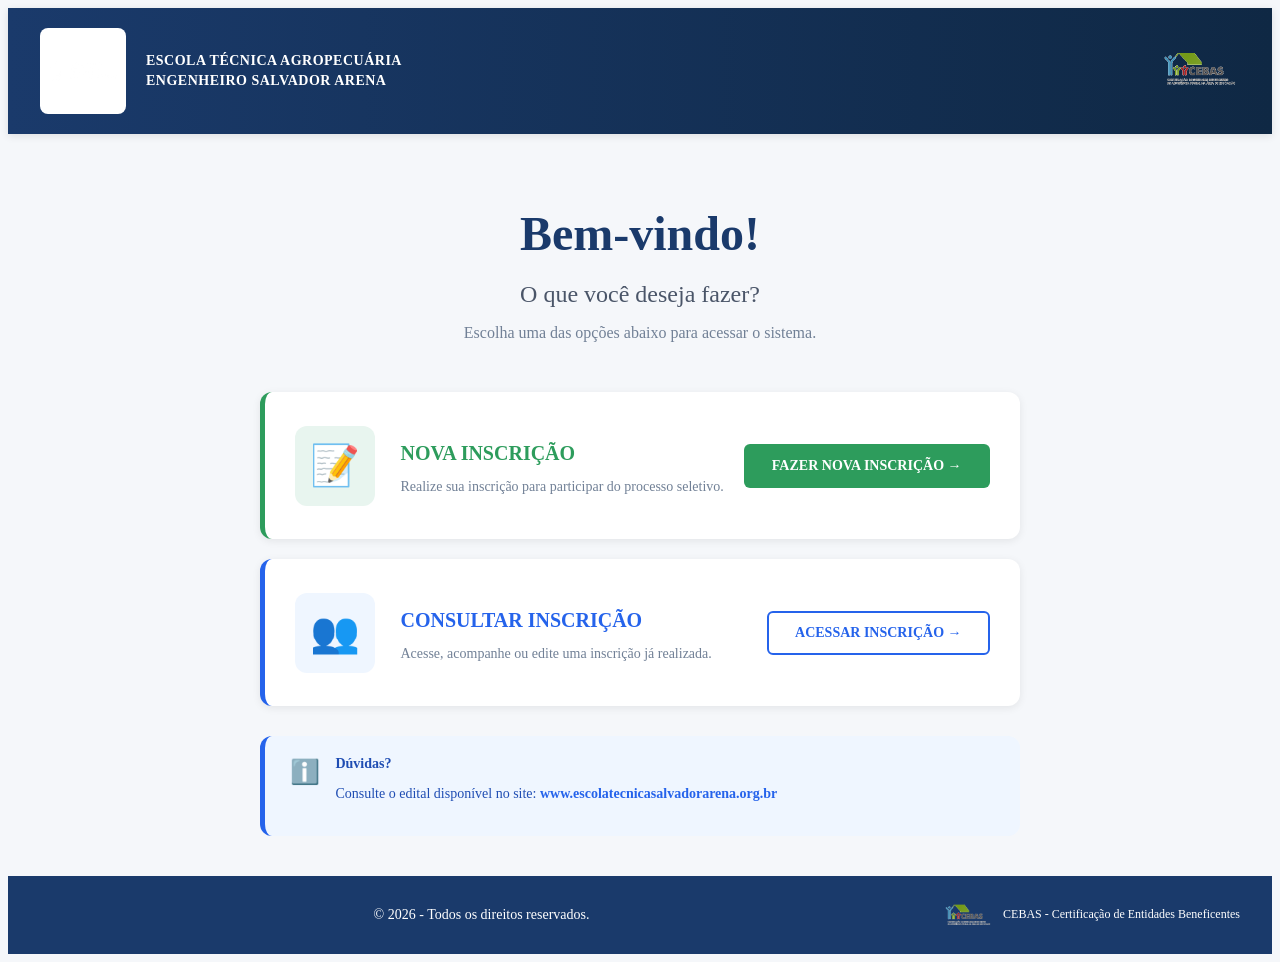
==== index.html @ 1439ee5e "Add stylesheet link to index.html" ====
<!DOCTYPE html>
<html lang="pt-BR">
<head>
    <meta charset="UTF-8">
    <meta name="viewport" content="width=device-width, initial-scale=1.0">
    <title>Sistema de Inscrição - Escola Técnica Agropecuária Salvador Arena</title>
    <link rel="preconnect" href="https://fonts.googleapis.com">
    <link href="https://fonts.googleapis.com/css2?family=Poppins:wght@300;400;500;600;700&display=swap" rel="stylesheet">

    <link rel="stylesheet" href="css/style.css">
</head>

<body>

    <header>
        <div class="header-content">
            <div class="header-left">
                <div class="logo-icon">
                    <img src="school-logo.png" alt="Logo Escola Técnica Agropecuária Salvador Arena">
                </div>
                <div class="logo-text">
                    Escola Técnica Agropecuária<br>
                    Engenheiro Salvador Arena
                </div>
            </div>
            <div class="cebas-logo">
                <img src="cebas-logo.png" alt="Logo CEBAS">
            </div>
        </div>
    </header>

    <div class="container">
        <div class="titulo">
            <h1>Bem-vindo!</h1>
            <h2>O que você deseja fazer?</h2>
            <p>Escolha uma das opções abaixo para acessar o sistema.</p>
        </div>

        <!-- CARD NOVA INSCRIÇÃO -->
        <div class="card card-verde">
            <div class="card-conteudo">
                <div class="icone">📝</div>
                <div class="card-texto">
                    <h3>NOVA INSCRIÇÃO</h3>
                    <p>Realize sua inscrição para participar do processo seletivo.</p>
                </div>
            </div>
            <a href="#" class="btn-verde">FAZER NOVA INSCRIÇÃO →</a>
        </div>

        <!-- CARD CONSULTAR INSCRIÇÃO -->
        <div class="card card-azul">
            <div class="card-conteudo">
                <div class="icone">👥</div>
                <div class="card-texto">
                    <h3>CONSULTAR INSCRIÇÃO</h3>
                    <p>Acesse, acompanhe ou edite uma inscrição já realizada.</p>
                </div>
            </div>
            <a href="#" class="btn-azul">ACESSAR INSCRIÇÃO →</a>
        </div>

        <!-- SEÇÃO DE DÚVIDAS -->
        <div class="duvidas">
            <div class="icone-info">ℹ️</div>
            <div class="duvidas-texto">
                <strong>Dúvidas?</strong>
                <p>Consulte o edital disponível no site: <a href="https://www.escolatecnicasalvadorarena.org.br" target="_blank">www.escolatecnicasalvadorarena.org.br</a></p>
            </div>
        </div>

    </div>

    <footer>
        <div class="footer-content">
            <div class="footer-text">
                © 2026 - Todos os direitos reservados.
            </div>
            <div class="footer-cebas">
                <img src="cebas-logo.png" alt="Logo CEBAS">
                <span>CEBAS - Certificação de Entidades Beneficentes</span>
            </div>
        </div>
    </footer>

</body>

</html>
---- css/style.css ----
<style>
        * {
            margin: 0;
            padding: 0;
            box-sizing: border-box;
            font-family: 'Poppins', sans-serif;
        }

        body {
            background: #f5f7fa;
            min-height: 100vh;
            display: flex;
            flex-direction: column;
        }

        /* CABEÇALHO */
        header {
            background: linear-gradient(90deg, #1a3a6b, #0f2844);
            padding: 20px 30px;
            box-shadow: 0 2px 8px rgba(0, 0, 0, 0.1);
        }

        .header-content {
            max-width: 1200px;
            margin: 0 auto;
            display: flex;
            align-items: center;
            justify-content: space-between;
            gap: 20px;
        }

        .header-left {
            display: flex;
            align-items: center;
            gap: 20px;
            flex: 1;
        }

        .logo-icon {
            width: 70px;
            height: 70px;
            background: white;
            border-radius: 8px;
            display: flex;
            align-items: center;
            justify-content: center;
            flex-shrink: 0;
            padding: 8px;
        }

        .logo-icon img {
            width: 100%;
            height: 100%;
            object-fit: contain;
        }

        .logo-text {
            color: white;
            font-size: 14px;
            font-weight: 600;
            line-height: 1.4;
            text-transform: uppercase;
            letter-spacing: 0.5px;
        }

        .cebas-logo {
            width: 80px;
            height: auto;
            flex-shrink: 0;
        }

        .cebas-logo img {
            width: 100%;
            height: auto;
            object-fit: contain;
        }

        /* CONTEÚDO */
        .container {
            max-width: 1000px;
            margin: 0 auto;
            padding: 40px 30px;
            flex: 1;
        }

        .titulo {
            text-align: center;
            margin-bottom: 50px;
        }

        .titulo h1 {
            color: #1a3a6b;
            font-size: 48px;
            font-weight: 700;
            margin-bottom: 10px;
        }

        .titulo h2 {
            color: #4a5568;
            font-size: 24px;
            font-weight: 500;
            margin-bottom: 15px;
        }

        .titulo p {
            color: #718096;
            font-size: 16px;
            font-weight: 400;
        }

        /* CARDS */
        .card {
            background: white;
            border-radius: 12px;
            padding: 30px;
            margin-bottom: 20px;
            display: flex;
            align-items: center;
            justify-content: space-between;
            box-shadow: 0 2px 8px rgba(0, 0, 0, 0.08);
            border-left: 5px solid transparent;
            transition: all 0.3s ease;
        }

        .card:hover {
            box-shadow: 0 4px 16px rgba(0, 0, 0, 0.12);
            transform: translateY(-2px);
        }

        .card-conteudo {
            display: flex;
            align-items: center;
            gap: 25px;
            flex: 1;
        }

        .icone {
            width: 80px;
            height: 80px;
            border-radius: 12px;
            display: flex;
            align-items: center;
            justify-content: center;
            font-size: 40px;
            flex-shrink: 0;
        }

        .card-texto h3 {
            font-size: 20px;
            font-weight: 700;
            margin-bottom: 8px;
        }

        .card-texto p {
            color: #718096;
            font-size: 14px;
            font-weight: 400;
        }

        /* CARD VERDE - NOVA INSCRIÇÃO */
        .card-verde {
            border-left-color: #2d9c5c;
        }

        .card-verde .icone {
            background: #e8f5ef;
            color: #2d9c5c;
        }

        .card-verde h3 {
            color: #2d9c5c;
        }

        .btn-verde {
            background: #2d9c5c;
            color: white;
            text-decoration: none;
            padding: 14px 28px;
            border-radius: 6px;
            font-weight: 600;
            font-size: 14px;
            border: none;
            cursor: pointer;
            transition: all 0.3s ease;
            white-space: nowrap;
            margin-left: 20px;
        }

        .btn-verde:hover {
            background: #248540;
            transform: translateX(2px);
        }

        /* CARD AZUL - CONSULTAR INSCRIÇÃO */
        .card-azul {
            border-left-color: #2563eb;
        }

        .card-azul .icone {
            background: #eff6ff;
            color: #2563eb;
        }

        .card-azul h3 {
            color: #2563eb;
        }

        .btn-azul {
            background: transparent;
            border: 2px solid #2563eb;
            color: #2563eb;
            text-decoration: none;
            padding: 12px 26px;
            border-radius: 6px;
            font-weight: 600;
            font-size: 14px;
            cursor: pointer;
            transition: all 0.3s ease;
            white-space: nowrap;
            margin-left: 20px;
        }

        .btn-azul:hover {
            background: #2563eb;
            color: white;
        }

        /* DÚVIDAS */
        .duvidas {
            background: #eff6ff;
            border-radius: 12px;
            padding: 20px 25px;
            display: flex;
            align-items: flex-start;
            gap: 15px;
            margin-top: 30px;
            border-left: 5px solid #2563eb;
        }

        .icone-info {
            font-size: 24px;
            flex-shrink: 0;
            margin-top: 2px;
        }

        .duvidas-texto {
            color: #1f4db3;
        }

        .duvidas-texto strong {
            display: block;
            margin-bottom: 4px;
            font-weight: 600;
            font-size: 14px;
        }

        .duvidas-texto p {
            font-size: 14px;
            font-weight: 400;
            color: #1f4db3;
        }

        .duvidas-texto a {
            color: #2563eb;
            text-decoration: none;
            font-weight: 600;
        }

        .duvidas-texto a:hover {
            text-decoration: underline;
        }

        /* RODAPÉ */
        footer {
            background: #1a3a6b;
            color: white;
            text-align: center;
            padding: 25px 30px;
            font-size: 14px;
            margin-top: auto;
        }

        .footer-content {
            max-width: 1200px;
            margin: 0 auto;
            display: flex;
            align-items: center;
            justify-content: space-between;
            gap: 20px;
        }

        .footer-text {
            flex: 1;
        }

        .footer-cebas {
            display: flex;
            align-items: center;
            gap: 10px;
            font-size: 12px;
        }

        .footer-cebas img {
            width: 50px;
            height: auto;
            object-fit: contain;
        }

        /* RESPONSIVO */
        @media (max-width: 768px) {
            .header-content {
                flex-wrap: wrap;
            }

            .header-left {
                width: 100%;
            }

            .logo-icon {
                width: 60px;
                height: 60px;
            }

            .logo-text {
                font-size: 12px;
            }

            .cebas-logo {
                width: 70px;
            }

            .container {
                padding: 25px 20px;
            }

            .titulo h1 {
                font-size: 36px;
            }

            .titulo h2 {
                font-size: 20px;
            }

            .card {
                flex-direction: column;
                text-align: center;
                gap: 20px;
            }

            .card-conteudo {
                flex-direction: column;
            }

            .btn-verde,
            .btn-azul {
                margin-left: 0;
                width: 100%;
            }

            .card-texto h3 {
                font-size: 18px;
            }

            .duvidas {
                flex-direction: column;
                text-align: center;
            }

            .duvidas-texto strong,
            .duvidas-texto p {
                font-size: 13px;
            }

            .footer-content {
                flex-direction: column;
                text-align: center;
            }

            .footer-text {
                width: 100%;
            }
        }

        @media (max-width: 480px) {
            .titulo h1 {
                font-size: 28px;
            }

            .titulo h2 {
                font-size: 18px;
            }

            .card {
                padding: 20px;
            }

            .icone {
                width: 70px;
                height: 70px;
                font-size: 32px;
            }

            .card-conteudo {
                gap: 15px;
            }

            .card-texto h3 {
                font-size: 16px;
            }

            .card-texto p {
                font-size: 13px;
            }

            .logo-icon {
                width: 50px;
                height: 50px;
            }

            .cebas-logo {
                width: 60px;
            }

            .header-left {
                gap: 15px;
            }
        }
    </style>
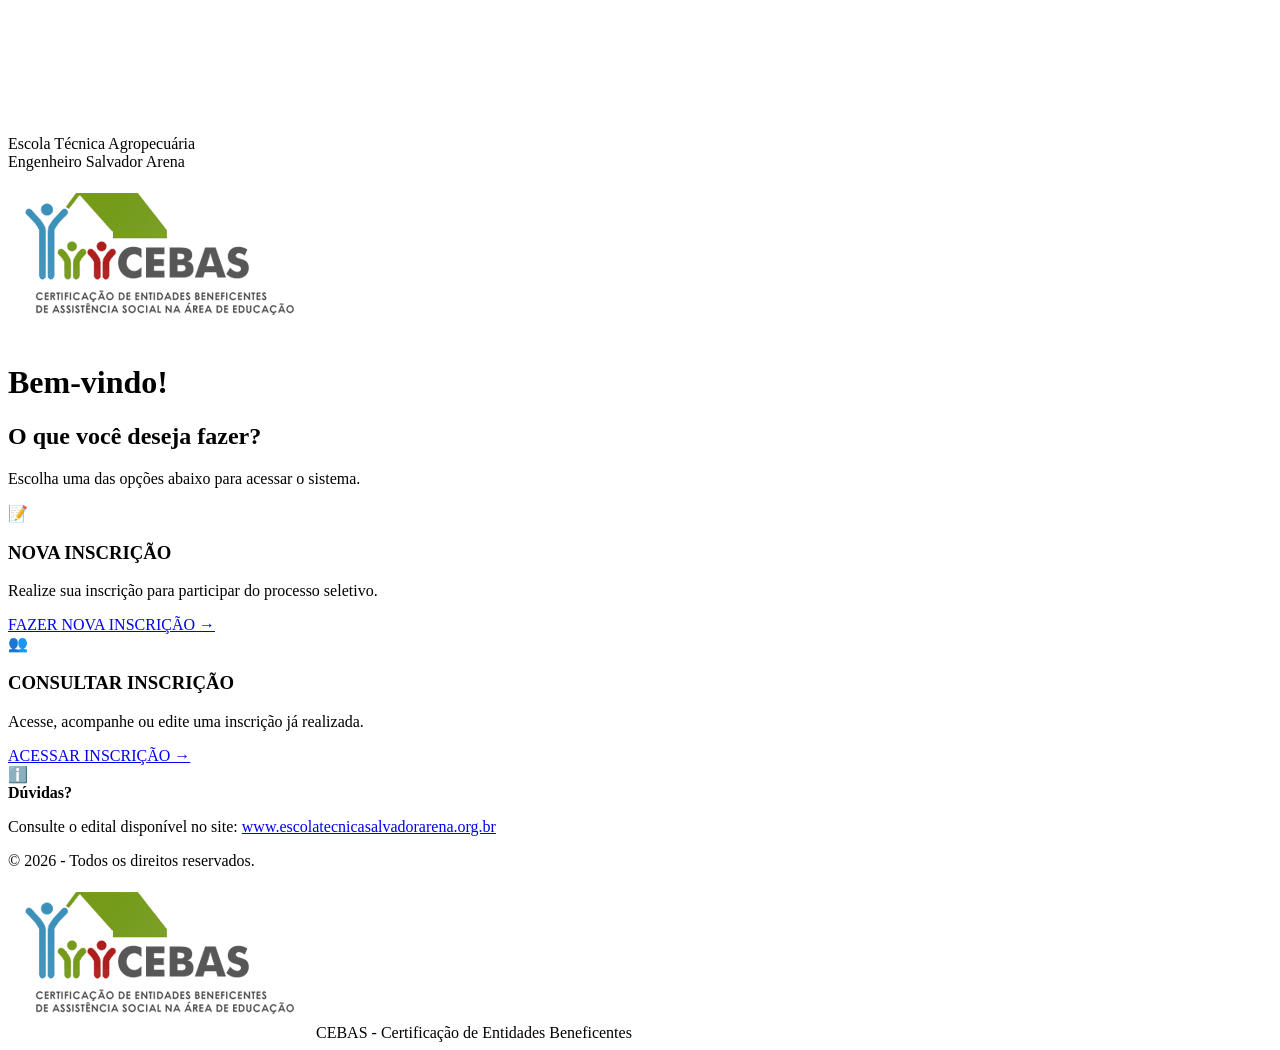
==== commit 95ab4b59: "Update index.html" ====
--- a/index.html
+++ b/index.html
@@ -7,8 +7,7 @@
     <link rel="preconnect" href="https://fonts.googleapis.com">
     <link href="https://fonts.googleapis.com/css2?family=Poppins:wght@300;400;500;600;700&display=swap" rel="stylesheet">
 
-    <link rel="stylesheet" href="css/style.css">
-</head>
+    <link rel="stylesheet" href="style.css"></head>
 
 <body>
 
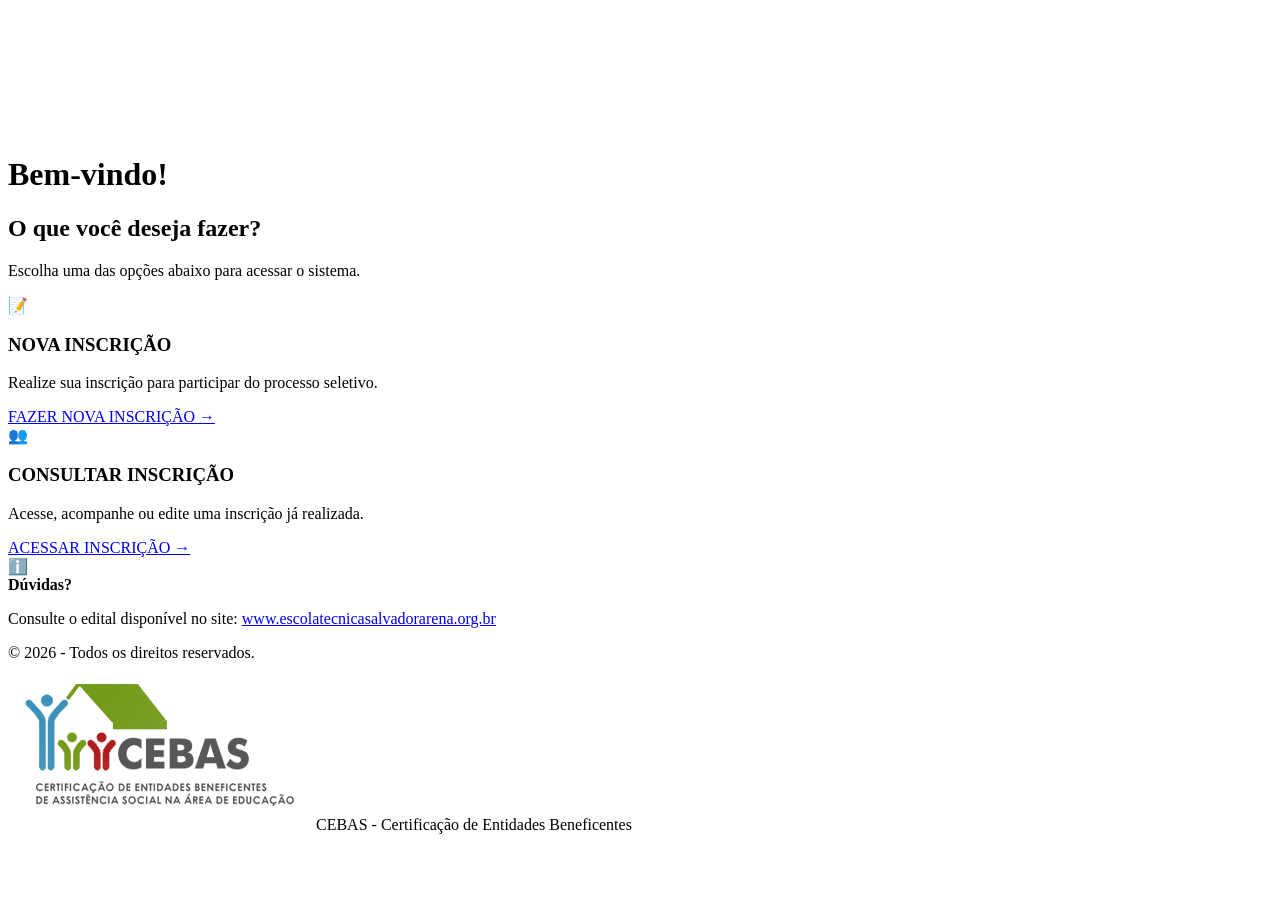
==== commit d5232d3f: "Update index.html" ====
--- a/index.html
+++ b/index.html
@@ -17,14 +17,6 @@
                 <div class="logo-icon">
                     <img src="school-logo.png" alt="Logo Escola Técnica Agropecuária Salvador Arena">
                 </div>
-                <div class="logo-text">
-                    Escola Técnica Agropecuária<br>
-                    Engenheiro Salvador Arena
-                </div>
-            </div>
-            <div class="cebas-logo">
-                <img src="cebas-logo.png" alt="Logo CEBAS">
-            </div>
         </div>
     </header>
 
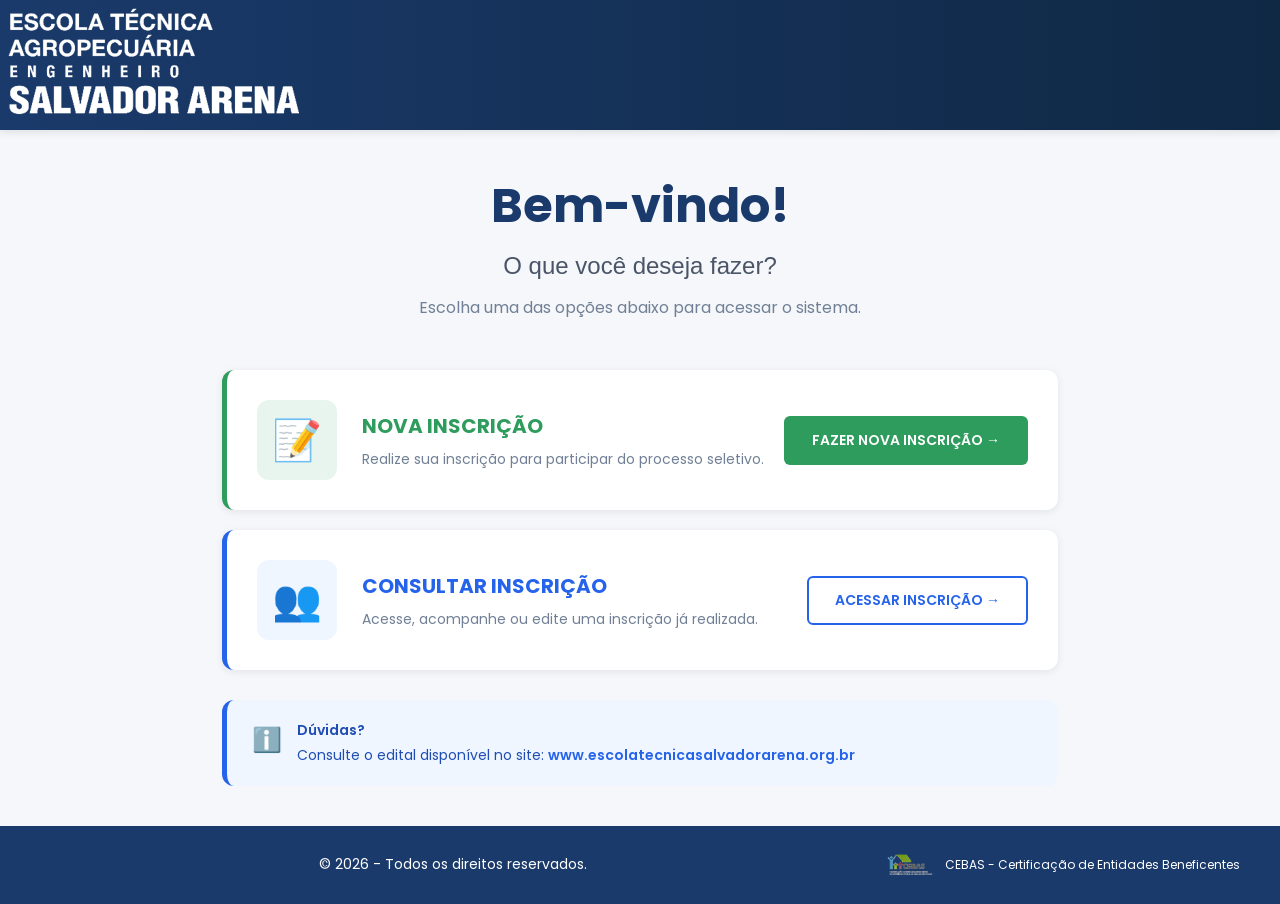
==== commit d1b395bd: "Update index.html" ====
--- a/index.html
+++ b/index.html
@@ -7,7 +7,7 @@
     <link rel="preconnect" href="https://fonts.googleapis.com">
     <link href="https://fonts.googleapis.com/css2?family=Poppins:wght@300;400;500;600;700&display=swap" rel="stylesheet">
 
-    <link rel="stylesheet" href="style.css"></head>
+    <link rel="stylesheet" href="css/style.css"></head>
 
 <body>
 
--- a/css/style.css
+++ b/css/style.css
@@ -0,0 +1,424 @@
+        * {
+            margin: 0;
+            padding: 0;
+            box-sizing: border-box;
+            font-family: 'Poppins', sans-serif;
+        }
+
+         body {
+           margin: 0;
+           padding: 0;
+           background: #f5f7fa;
+           min-height: 100vh;
+           display: flex;
+           flex-direction: column;
+       }       
+
+        /* CABEÇALHO */
+        header {
+            background: linear-gradient(90deg, #1a3a6b, #0f2844);
+            padding: 20px 30px;
+            box-shadow: 0 2px 8px rgba(0, 0, 0, 0.1);
+        }
+
+        .header-content {
+            max-width: 1200px;
+            margin: 0 auto;
+            display: flex;
+            align-items: center;
+            justify-content: space-between;
+            gap: 20px;
+        }
+
+        .header-left {
+            display: flex;
+            align-items: center;
+            gap: 20px;
+            flex: 1;
+        }
+
+       .logo-icon {
+           width: 70px;
+           height: 70px;
+           display: flex;
+           align-items: center;
+           justify-content: center;
+           flex-shrink: 0;
+       }
+
+            .logo-icon {
+           width: 90px;
+           height: 90px;
+       }
+
+        .logo-text {
+            color: white;
+            font-size: 14px;
+            font-weight: 600;
+            line-height: 1.4;
+            text-transform: uppercase;
+            letter-spacing: 0.5px;
+        }
+
+        .cebas-logo {
+            width: 80px;
+            height: auto;
+            flex-shrink: 0;
+        }
+
+        .cebas-logo img {
+            width: 100%;
+            height: auto;
+            object-fit: contain;
+        }
+
+        /* CONTEÚDO */
+        .container {
+            max-width: 1000px;
+            margin: 0 auto;
+            padding: 40px 30px;
+            flex: 1;
+        }
+
+        .titulo {
+            text-align: center;
+            margin-bottom: 50px;
+        }
+
+        .titulo h1 {
+            color: #1a3a6b;
+            font-size: 48px;
+            font-weight: 700;
+            margin-bottom: 10px;
+        }
+
+        .titulo h2 {
+            color: #4a5568;
+            font-size: 24px;
+            font-weight: 500;
+            margin-bottom: 15px;
+        }
+
+        .titulo p {
+            color: #718096;
+            font-size: 16px;
+            font-weight: 400;
+        }
+
+        /* CARDS */
+        .card {
+            background: white;
+            border-radius: 12px;
+            padding: 30px;
+            margin-bottom: 20px;
+            display: flex;
+            align-items: center;
+            justify-content: space-between;
+            box-shadow: 0 2px 8px rgba(0, 0, 0, 0.08);
+            border-left: 5px solid transparent;
+            transition: all 0.3s ease;
+        }
+
+        .card:hover {
+            box-shadow: 0 4px 16px rgba(0, 0, 0, 0.12);
+            transform: translateY(-2px);
+        }
+
+        .card-conteudo {
+            display: flex;
+            align-items: center;
+            gap: 25px;
+            flex: 1;
+        }
+
+        .icone {
+            width: 80px;
+            height: 80px;
+            border-radius: 12px;
+            display: flex;
+            align-items: center;
+            justify-content: center;
+            font-size: 40px;
+            flex-shrink: 0;
+        }
+
+        .card-texto h3 {
+            font-size: 20px;
+            font-weight: 700;
+            margin-bottom: 8px;
+        }
+
+        .card-texto p {
+            color: #718096;
+            font-size: 14px;
+            font-weight: 400;
+        }
+
+        /* CARD VERDE - NOVA INSCRIÇÃO */
+        .card-verde {
+            border-left-color: #2d9c5c;
+        }
+
+        .card-verde .icone {
+            background: #e8f5ef;
+            color: #2d9c5c;
+        }
+
+        .card-verde h3 {
+            color: #2d9c5c;
+        }
+
+        .btn-verde {
+            background: #2d9c5c;
+            color: white;
+            text-decoration: none;
+            padding: 14px 28px;
+            border-radius: 6px;
+            font-weight: 600;
+            font-size: 14px;
+            border: none;
+            cursor: pointer;
+            transition: all 0.3s ease;
+            white-space: nowrap;
+            margin-left: 20px;
+        }
+
+        .btn-verde:hover {
+            background: #248540;
+            transform: translateX(2px);
+        }
+
+        /* CARD AZUL - CONSULTAR INSCRIÇÃO */
+        .card-azul {
+            border-left-color: #2563eb;
+        }
+
+        .card-azul .icone {
+            background: #eff6ff;
+            color: #2563eb;
+        }
+
+        .card-azul h3 {
+            color: #2563eb;
+        }
+
+        .btn-azul {
+            background: transparent;
+            border: 2px solid #2563eb;
+            color: #2563eb;
+            text-decoration: none;
+            padding: 12px 26px;
+            border-radius: 6px;
+            font-weight: 600;
+            font-size: 14px;
+            cursor: pointer;
+            transition: all 0.3s ease;
+            white-space: nowrap;
+            margin-left: 20px;
+        }
+
+        .btn-azul:hover {
+            background: #2563eb;
+            color: white;
+        }
+
+        /* DÚVIDAS */
+        .duvidas {
+            background: #eff6ff;
+            border-radius: 12px;
+            padding: 20px 25px;
+            display: flex;
+            align-items: flex-start;
+            gap: 15px;
+            margin-top: 30px;
+            border-left: 5px solid #2563eb;
+        }
+
+        .icone-info {
+            font-size: 24px;
+            flex-shrink: 0;
+            margin-top: 2px;
+        }
+
+        .duvidas-texto {
+            color: #1f4db3;
+        }
+
+        .duvidas-texto strong {
+            display: block;
+            margin-bottom: 4px;
+            font-weight: 600;
+            font-size: 14px;
+        }
+
+        .duvidas-texto p {
+            font-size: 14px;
+            font-weight: 400;
+            color: #1f4db3;
+        }
+
+        .duvidas-texto a {
+            color: #2563eb;
+            text-decoration: none;
+            font-weight: 600;
+        }
+
+        .duvidas-texto a:hover {
+            text-decoration: underline;
+        }
+
+        /* RODAPÉ */
+        footer {
+            background: #1a3a6b;
+            color: white;
+            text-align: center;
+            padding: 25px 30px;
+            font-size: 14px;
+            margin-top: auto;
+        }
+
+        .footer-content {
+            max-width: 1200px;
+            margin: 0 auto;
+            display: flex;
+            align-items: center;
+            justify-content: space-between;
+            gap: 20px;
+        }
+
+        .footer-text {
+            flex: 1;
+        }
+
+        .footer-cebas {
+            display: flex;
+            align-items: center;
+            gap: 10px;
+            font-size: 12px;
+        }
+
+        .footer-cebas img {
+            width: 50px;
+            height: auto;
+            object-fit: contain;
+        }
+
+        /* RESPONSIVO */
+        @media (max-width: 768px) {
+            .header-content {
+                flex-wrap: wrap;
+            }
+
+            .header-left {
+                width: 100%;
+            }
+
+            .logo-icon {
+                width: 60px;
+                height: 60px;
+            }
+
+            .logo-text {
+                font-size: 12px;
+            }
+
+            .cebas-logo {
+                width: 70px;
+            }
+
+            .container {
+                padding: 25px 20px;
+            }
+
+            .titulo h1 {
+                font-size: 36px;
+            }
+
+            .titulo h2 {
+                font-size: 20px;
+            }
+
+            .card {
+                flex-direction: column;
+                text-align: center;
+                gap: 20px;
+            }
+
+            .card-conteudo {
+                flex-direction: column;
+            }
+
+            .btn-verde,
+            .btn-azul {
+                margin-left: 0;
+                width: 100%;
+            }
+
+            .card-texto h3 {
+                font-size: 18px;
+            }
+
+            .duvidas {
+                flex-direction: column;
+                text-align: center;
+            }
+
+            .duvidas-texto strong,
+            .duvidas-texto p {
+                font-size: 13px;
+            }
+
+            .footer-content {
+                flex-direction: column;
+                text-align: center;
+            }
+
+            .footer-text {
+                width: 100%;
+            }
+        }
+
+        @media (max-width: 480px) {
+            .titulo h1 {
+                font-size: 28px;
+            }
+
+            .titulo h2 {
+                font-size: 18px;
+            }
+
+            .card {
+                padding: 20px;
+            }
+
+            .icone {
+                width: 70px;
+                height: 70px;
+                font-size: 32px;
+            }
+
+            .card-conteudo {
+                gap: 15px;
+            }
+
+            .card-texto h3 {
+                font-size: 16px;
+            }
+
+            .card-texto p {
+                font-size: 13px;
+            }
+
+            .logo-icon {
+                width: 50px;
+                height: 50px;
+            }
+
+            .cebas-logo {
+                width: 60px;
+            }
+
+            .header-left {
+                gap: 15px;
+            }
+        }
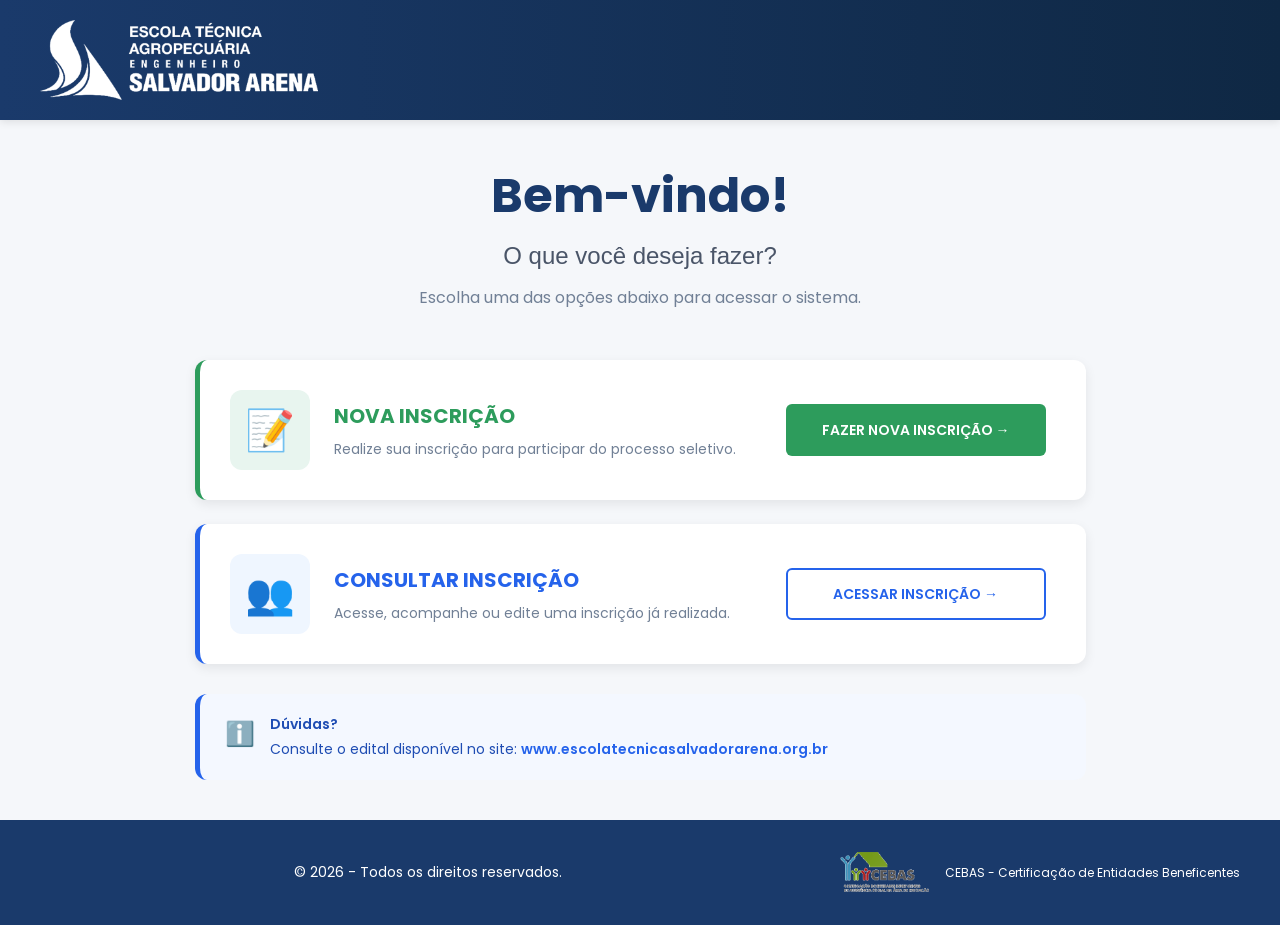
==== commit 2df299be: "Update index.html" ====
--- a/index.html
+++ b/index.html
@@ -17,6 +17,7 @@
                 <div class="logo-icon">
                     <img src="school-logo.png" alt="Logo Escola Técnica Agropecuária Salvador Arena">
                 </div>
+            </div>
         </div>
     </header>
 
@@ -36,7 +37,7 @@
                     <p>Realize sua inscrição para participar do processo seletivo.</p>
                 </div>
             </div>
-            <a href="#" class="btn-verde">FAZER NOVA INSCRIÇÃO →</a>
+            <a href="pages/inscricao.html" class="btn-verde">FAZER NOVA INSCRIÇÃO →</a>
         </div>
 
         <!-- CARD CONSULTAR INSCRIÇÃO -->
--- a/css/style.css
+++ b/css/style.css
@@ -37,20 +37,6 @@
             flex: 1;
         }
 
-       .logo-icon {
-           width: 70px;
-           height: 70px;
-           display: flex;
-           align-items: center;
-           justify-content: center;
-           flex-shrink: 0;
-       }
-
-            .logo-icon {
-           width: 90px;
-           height: 90px;
-       }
-
         .logo-text {
             color: white;
             font-size: 14px;
@@ -66,19 +52,29 @@
             flex-shrink: 0;
         }
 
-        .cebas-logo img {
-            width: 100%;
-            height: auto;
-            object-fit: contain;
-        }
+       .logo-icon {
+       width: 420px;   /* tamanho do logo da ETASA no Cabeçalho */
+       height: 80px;
+       display: flex;
+       align-items: center;
+       }
+       
+       .logo-icon img {
+       max-width: 100%;
+       max-height: 100%;
+       width: auto;
+       height: auto;
+       object-fit: contain;
+       }
+
 
         /* CONTEÚDO */
-        .container {
-            max-width: 1000px;
-            margin: 0 auto;
-            padding: 40px 30px;
-            flex: 1;
-        }
+
+       .container {
+           max-width: 1500px;
+           margin: 0 auto;
+           padding: 40px 20px;
+       }
 
         .titulo {
             text-align: center;
@@ -106,30 +102,39 @@
         }
 
         /* CARDS */
-        .card {
-            background: white;
-            border-radius: 12px;
-            padding: 30px;
-            margin-bottom: 20px;
-            display: flex;
-            align-items: center;
-            justify-content: space-between;
-            box-shadow: 0 2px 8px rgba(0, 0, 0, 0.08);
-            border-left: 5px solid transparent;
-            transition: all 0.3s ease;
-        }
+
+       .card {
+           background: white;
+           border-radius: 12px;
+           padding: 30px 50px 30px 30px;
+       
+           display: grid;
+           grid-template-columns: 1fr 260px;
+           align-items: center;
+           gap: 40px;
+       
+           margin-bottom: 24px; /* <-- espaçamento entre um card e outro na tela */
+       
+           box-shadow: 0 4px 12px rgba(0,0,0,0.08);
+           border-left: 5px solid transparent;
+       }
 
         .card:hover {
             box-shadow: 0 4px 16px rgba(0, 0, 0, 0.12);
             transform: translateY(-2px);
         }
 
-        .card-conteudo {
-            display: flex;
-            align-items: center;
-            gap: 25px;
-            flex: 1;
-        }
+       .card-conteudo {
+           display: flex;
+           align-items: center;
+           gap: 24px;
+       
+           flex: 1;
+       }
+
+       .card-texto {
+           flex: 1;
+       }
 
         .icone {
             width: 80px;
@@ -168,20 +173,19 @@
             color: #2d9c5c;
         }
 
-        .btn-verde {
-            background: #2d9c5c;
-            color: white;
-            text-decoration: none;
-            padding: 14px 28px;
-            border-radius: 6px;
-            font-weight: 600;
-            font-size: 14px;
-            border: none;
-            cursor: pointer;
-            transition: all 0.3s ease;
-            white-space: nowrap;
-            margin-left: 20px;
-        }
+       .btn-verde {
+           background: #2d9c5c;
+           color: white;
+           text-decoration: none;
+           border-radius: 6px;
+           font-weight: 600;
+           font-size: 14px;
+           border: none;
+           cursor: pointer;
+           transition: all 0.3s ease;
+           white-space: nowrap;
+           margin-left: 20px;
+       }
 
         .btn-verde:hover {
             background: #248540;
@@ -202,29 +206,45 @@
             color: #2563eb;
         }
 
-        .btn-azul {
-            background: transparent;
-            border: 2px solid #2563eb;
-            color: #2563eb;
-            text-decoration: none;
-            padding: 12px 26px;
-            border-radius: 6px;
-            font-weight: 600;
-            font-size: 14px;
-            cursor: pointer;
-            transition: all 0.3s ease;
-            white-space: nowrap;
-            margin-left: 20px;
-        }
+       .btn-azul {
+           background: transparent;
+           border: 2px solid #2563eb;
+           color: #2563eb;
+           text-decoration: none;
+           border-radius: 6px;
+           font-weight: 600;
+           font-size: 14px;
+           cursor: pointer;
+           transition: all 0.3s ease;
+           white-space: nowrap;
+           margin-left: 20px;
+       }
 
         .btn-azul:hover {
             background: #2563eb;
             color: white;
         }
 
+       .btn-verde,
+       .btn-azul {
+       width: 260px;
+       height: 52px;
+       
+              display: flex;
+       align-items: center;
+       justify-content: center;
+       
+       text-align: center;
+       white-space: nowrap;
+       
+       justify-self: center;
+              
+       }
+
+
         /* DÚVIDAS */
         .duvidas {
-            background: #eff6ff;
+            background: #f4f8ff;
             border-radius: 12px;
             padding: 20px 25px;
             display: flex;
@@ -297,13 +317,12 @@
             font-size: 12px;
         }
 
-        .footer-cebas img {
-            width: 50px;
-            height: auto;
-            object-fit: contain;
-        }
-
-        /* RESPONSIVO */
+       .footer-cebas img {
+           width: 100px;
+           height: auto;
+       }
+
+        /* RESPONSIVO ---> Como fica no celular*/ 
         @media (max-width: 768px) {
             .header-content {
                 flex-wrap: wrap;
@@ -342,19 +361,17 @@
                 flex-direction: column;
                 text-align: center;
                 gap: 20px;
+                margin-bottom: 24px; /* <-- espaçamento entre um card e outro na tela */
+              box-shadow: 0 4px 12px rgba(0,0,0,0.08);
+              padding: 30px 50px 30px 30px;
             }
 
             .card-conteudo {
                 flex-direction: column;
             }
 
-            .btn-verde,
-            .btn-azul {
-                margin-left: 0;
-                width: 100%;
-            }
-
-            .card-texto h3 {
+
+                   .card-texto h3 {
                 font-size: 18px;
             }
 
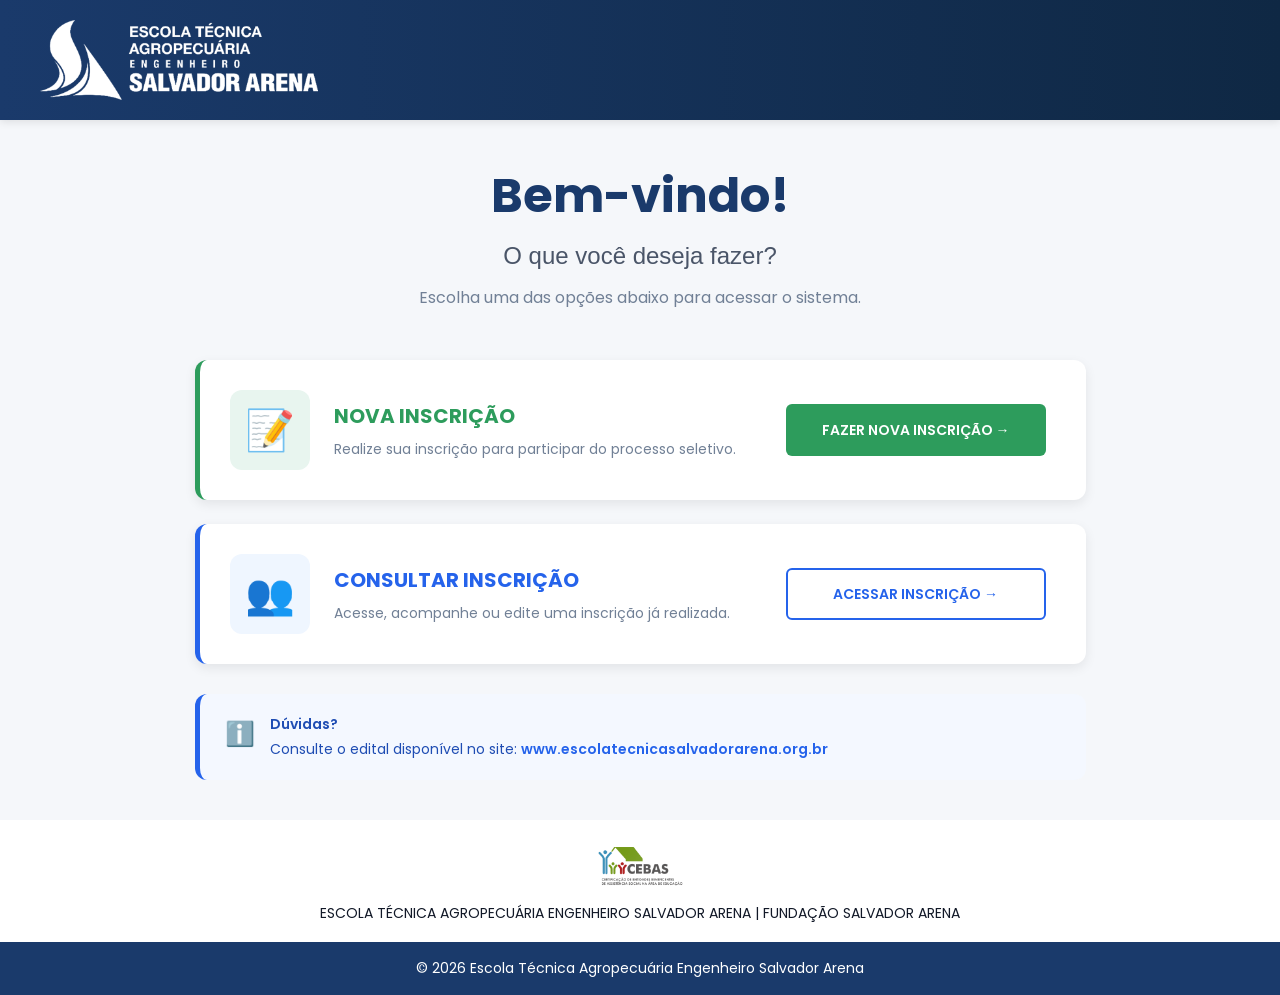
==== commit d87821c9: "Revise footer structure and content in index.html" ====
--- a/index.html
+++ b/index.html
@@ -63,18 +63,37 @@
 
     </div>
 
-    <footer>
-        <div class="footer-content">
-            <div class="footer-text">
-                © 2026 - Todos os direitos reservados.
-            </div>
-            <div class="footer-cebas">
-                <img src="cebas-logo.png" alt="Logo CEBAS">
-                <span>CEBAS - Certificação de Entidades Beneficentes</span>
-            </div>
-        </div>
-    </footer>
+<!-- =========================
+     RODAPÉ
+========================== -->
 
-</body>
+<footer>
 
-</html>
+    <!-- IDENTIFICAÇÃO INSTITUCIONAL -->
+
+    <div class="footer-topo">
+
+        <img
+            src="cebas-logo.png"
+            alt="CEBAS"
+        >
+
+        <p>
+            ESCOLA TÉCNICA AGROPECUÁRIA ENGENHEIRO SALVADOR ARENA |
+            FUNDAÇÃO SALVADOR ARENA
+        </p>
+
+    </div>
+
+
+    <!-- COPYRIGHT -->
+
+    <div class="footer-base">
+
+        <p>
+            © 2026 Escola Técnica Agropecuária Engenheiro Salvador Arena
+        </p>
+
+    </div>
+
+</footer>
--- a/css/style.css
+++ b/css/style.css
@@ -287,155 +287,343 @@
             text-decoration: underline;
         }
 
-        /* RODAPÉ */
-        footer {
-            background: #1a3a6b;
-            color: white;
-            text-align: center;
-            padding: 25px 30px;
-            font-size: 14px;
-            margin-top: auto;
-        }
-
-        .footer-content {
-            max-width: 1200px;
-            margin: 0 auto;
-            display: flex;
-            align-items: center;
-            justify-content: space-between;
-            gap: 20px;
-        }
-
-        .footer-text {
-            flex: 1;
-        }
-
-        .footer-cebas {
-            display: flex;
-            align-items: center;
-            gap: 10px;
-            font-size: 12px;
-        }
-
-       .footer-cebas img {
-           width: 100px;
-           height: auto;
-       }
-
-        /* RESPONSIVO ---> Como fica no celular*/ 
-        @media (max-width: 768px) {
-            .header-content {
-                flex-wrap: wrap;
-            }
-
-            .header-left {
-                width: 100%;
-            }
-
-            .logo-icon {
-                width: 60px;
-                height: 60px;
-            }
-
-            .logo-text {
-                font-size: 12px;
-            }
-
-            .cebas-logo {
-                width: 70px;
-            }
-
-            .container {
-                padding: 25px 20px;
-            }
-
-            .titulo h1 {
-                font-size: 36px;
-            }
-
-            .titulo h2 {
-                font-size: 20px;
-            }
-
-            .card {
-                flex-direction: column;
-                text-align: center;
-                gap: 20px;
-                margin-bottom: 24px; /* <-- espaçamento entre um card e outro na tela */
-              box-shadow: 0 4px 12px rgba(0,0,0,0.08);
-              padding: 30px 50px 30px 30px;
-            }
-
-            .card-conteudo {
-                flex-direction: column;
-            }
-
-
-                   .card-texto h3 {
-                font-size: 18px;
-            }
-
-            .duvidas {
-                flex-direction: column;
-                text-align: center;
-            }
-
-            .duvidas-texto strong,
-            .duvidas-texto p {
-                font-size: 13px;
-            }
-
-            .footer-content {
-                flex-direction: column;
-                text-align: center;
-            }
-
-            .footer-text {
-                width: 100%;
-            }
-        }
-
-        @media (max-width: 480px) {
-            .titulo h1 {
-                font-size: 28px;
-            }
-
-            .titulo h2 {
-                font-size: 18px;
-            }
-
-            .card {
-                padding: 20px;
-            }
-
-            .icone {
-                width: 70px;
-                height: 70px;
-                font-size: 32px;
-            }
-
-            .card-conteudo {
-                gap: 15px;
-            }
-
-            .card-texto h3 {
-                font-size: 16px;
-            }
-
-            .card-texto p {
-                font-size: 13px;
-            }
-
-            .logo-icon {
-                width: 50px;
-                height: 50px;
-            }
-
-            .cebas-logo {
-                width: 60px;
-            }
-
-            .header-left {
-                gap: 15px;
-            }
-        }
+/* =========================
+   RODAPÉ
+========================= */
+
+footer {
+    width: 100%;
+    margin-top: auto;
+    text-align: center;
+}
+
+/* Faixa branca */
+.footer-topo {
+    width: 100%;
+    background: #ffffff;
+    padding: 18px 20px;
+    box-sizing: border-box;
+}
+
+.footer-topo img {
+    width: 95px;
+    height: auto;
+    margin-bottom: 8px;
+}
+
+.footer-topo p {
+    margin: 0;
+    color: #111827;
+    font-size: 14px;
+    line-height: 1.5;
+}
+
+/* Faixa azul */
+.footer-base {
+    width: 100%;
+    background: #1a3a6b;
+    color: #ffffff;
+    padding: 16px 20px;
+    box-sizing: border-box;
+}
+
+.footer-base p {
+    margin: 0;
+    font-size: 14px;
+}
+
+
+/* ===== INSCRIÇÃO ===== */
+
+.container-inscricao {
+    max-width: 1000px;
+    margin: 50px auto;
+    padding: 20px;
+}
+
+.wizard-header {
+    text-align: center;
+    margin-bottom: 40px;
+}
+
+.wizard-header h1 {
+    color: #1a3a6b;
+    font-size: 56px;
+    font-weight: 700;
+    margin-bottom: 20px;
+}
+
+.wizard-header p {
+    color: #718096;
+    font-size: 16px;
+    margin-top: 10px;
+}
+
+.progress-bar {
+    width: 100%;
+    height: 10px;
+    background: #dbe3ee;
+    border-radius: 999px;
+    overflow: hidden;
+}
+
+.progress-fill {
+    width: 22%;
+    height: 100%;
+    background: #2d9c5c;
+}
+
+.card-formulario {
+    background: white;
+    border-radius: 16px;
+    padding: 40px;
+    box-shadow: 0 4px 12px rgba(0,0,0,.08);
+}
+
+.card-formulario h2 {
+    color: #1a3a6b;
+    margin-bottom: 30px;
+}
+
+.botoes-wizard {
+    display: flex;
+    justify-content: space-between;
+    margin-top: 40px;
+}
+
+.descricao-etapa{
+    color:#718096;
+    margin-bottom:30px;
+}
+
+.form-grid{
+    display:grid;
+    grid-template-columns:1fr 1fr;
+    gap:20px;
+}
+
+.campo{
+    display:flex;
+    flex-direction:column;
+}
+
+.campo label{
+    margin-bottom:8px;
+    font-weight:600;
+    color:#1a3a6b;
+}
+
+.campo input,
+.campo select{
+    height:48px;
+    border:1px solid #d1d5db;
+    border-radius:8px;
+    padding:0 14px;
+    font-size:15px;
+}
+
+.campo input:focus,
+.campo select:focus{
+    outline:none;
+    border-color:#2d9c5c;
+    box-shadow:0 0 0 3px rgba(45,156,92,.15);
+}
+
+.largura-total{
+    grid-column:1 / -1;
+}
+
+.secao-formulario{
+    display:flex;
+    flex-direction:column;
+    gap:20px;
+}
+
+.descricao-secao{
+    color:#64748b;
+    margin-bottom:10px;
+}
+
+.campo{
+    display:flex;
+    flex-direction:column;
+    gap:8px;
+}
+
+.campo label{
+    font-weight:600;
+    color:#1a3a6b;
+}
+
+.campo input,
+.campo select{
+    width:100%;
+    padding:14px;
+    border:1px solid #d9dee8;
+    border-radius:8px;
+    font-size:15px;
+}
+
+.campo input:focus,
+.campo select:focus{
+    outline:none;
+    border-color:#2d9c5c;
+    box-shadow:0 0 0 3px rgba(45,156,92,.15);
+}
+
+.feedback {
+  display: block;
+  margin-top: 6px;
+  font-size: 13px;
+  color: #64748b;
+}
+
+.linha{
+    display:grid;
+    grid-template-columns:1fr 1fr;
+    gap:20px;
+}
+
+.campo-checkbox{
+    display:flex;
+    align-items:center;
+    gap:10px;
+}
+
+.oculto{
+    display:none;
+}
+
+
+/* ===== BOTÕES [← Voltar   [Próximo →] ===== */
+
+.botoes-wizard{
+    display:flex;
+    justify-content:space-between;
+    margin-top:40px;
+}
+
+.btn-principal{
+    background:#2d9c5c;
+    color:white;
+    border:none;
+    text-decoration: none;
+    border-radius:8px;
+    padding:14px 30px;
+    font-weight:600;
+    cursor:pointer;
+    transition:.3s;
+}
+
+
+.btn-principal:hover{
+    background:#24854d;
+    transform:translateY(-2px);
+}
+
+.btn-secundario{
+    background:white;
+    color:#1a3a6b;
+    text-decoration: none;
+    border:2px solid #1a3a6b;
+    border-radius:8px;
+    padding:14px 30px;
+    font-weight:600;
+    cursor:pointer;
+    transition:.3s;
+}
+
+.btn-secundario:hover{
+    background:#f5f7fa;
+}
+
+.botoes-wizard{
+    display:flex;
+    justify-content:space-between;
+
+    margin-top:40px;
+    padding-top:20px;
+
+    border-top:1px solid #e2e8f0;
+}
+
+/* =========================
+   RODAPÉ
+========================== */
+
+footer {
+    width: 100%;
+    margin: 0;
+    padding: 0;
+    background: transparent;
+}
+
+/* FAIXA BRANCA - IDENTIFICAÇÃO INSTITUCIONAL */
+
+.footer-topo {
+    width: 100%;
+    background: #ffffff;
+
+    text-align: center;
+
+    padding: 20px 20px 18px;
+
+    box-sizing: border-box;
+}
+
+.footer-topo img {
+    width: 95px;
+    height: auto;
+
+    display: block;
+    margin: 0 auto 10px;
+}
+
+.footer-topo p {
+    margin: 0;
+
+    color: #111827;
+    font-size: 14px;
+}
+
+
+/* FAIXA AZUL - COPYRIGHT */
+
+.footer-base {
+    width: 100%;
+    background: #1a3a6b;
+
+    color: #ffffff;
+
+    text-align: center;
+
+    padding: 16px 20px;
+
+    box-sizing: border-box;
+}
+
+.footer-base p {
+    margin: 0;
+    font-size: 14px;
+}
+
+/* =========================
+   
+========================= */
+
+body{
+    min-height: 100vh;
+    display: flex;
+    flex-direction: column;
+}
+
+.acoes-formulario{
+    margin-top: 40px;
+    padding-top: 20px;
+
+    border-top: 1px solid #e2e8f0;
+
+    display: flex;
+    justify-content: space-between;
+    align-items: center;
+}
